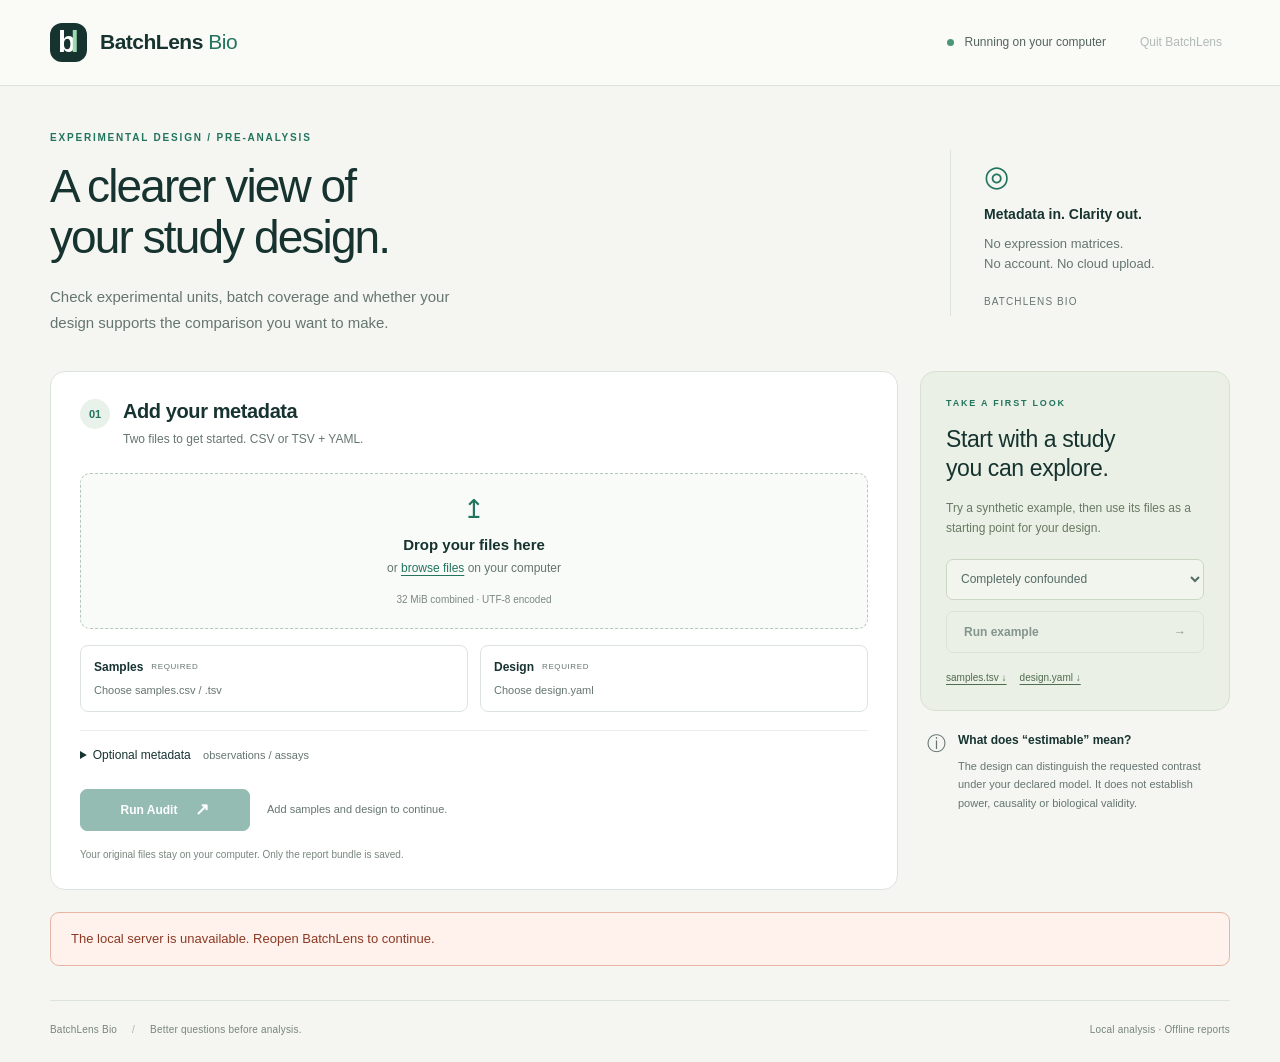
==== src/batchlens/resources/web/index.html @ 9aaf0fb4 "Add local audit UI and standalone desktop installers" ====
<!doctype html>
<html lang="en">
  <head>
    <meta charset="utf-8" />
    <meta name="viewport" content="width=device-width, initial-scale=1" />
    <title>BatchLens Bio · Design audit</title>
    <link rel="stylesheet" href="app.css" />
    <script src="app.js" defer></script>
  </head>
  <body>
    <header class="topbar">
      <a class="brand" href="./" aria-label="BatchLens Bio home"
        ><span class="logo" aria-hidden="true">b<span>l</span></span
        ><span>BatchLens <b>Bio</b></span></a
      >
      <div class="header-right">
        <span class="local"><i></i> Running on your computer</span
        ><button id="quit" class="quiet" type="button">Quit BatchLens</button>
      </div>
    </header>
    <main>
      <section class="intro">
        <div>
          <p class="eyebrow">EXPERIMENTAL DESIGN / PRE-ANALYSIS</p>
          <h1>A clearer view of<br />your study design.</h1>
          <p class="lead">
            Check experimental units, batch coverage and whether your<br
              class="wide"
            />
            design supports the comparison you want to make.
          </p>
        </div>
        <aside class="scope">
          <span class="scope-icon" aria-hidden="true">◎</span
          ><strong>Metadata in. Clarity out.</strong>
          <p>No expression matrices.<br />No account. No cloud upload.</p>
          <span class="version" id="version">BatchLens Bio</span>
        </aside>
      </section>
      <div class="workspace">
        <section class="card input-card" aria-labelledby="input-title">
          <div class="section-heading">
            <span class="step">01</span>
            <div>
              <h2 id="input-title">Add your metadata</h2>
              <p>Two files to get started. CSV or TSV + YAML.</p>
            </div>
          </div>
          <div
            id="drop-all"
            class="drop-all"
            tabindex="0"
            role="button"
            aria-label="Choose samples and design files"
          >
            <span class="upload-icon" aria-hidden="true">↥</span
            ><strong>Drop your files here</strong
            ><span>or <u>browse files</u> on your computer</span
            ><small>32 MiB combined · UTF-8 encoded</small>
          </div>
          <input
            id="all-files"
            type="file"
            accept=".csv,.tsv,.yaml,.yml"
            multiple
            hidden
          />
          <div class="file-grid">
            <div class="file-slot" data-role="samples">
              <label for="samples"
                ><span class="file-label">Samples <b>Required</b></span
                ><span class="filename" id="samples-name"
                  >Choose samples.csv / .tsv</span
                ><input id="samples" type="file" accept=".csv,.tsv" /></label
              ><button
                type="button"
                class="remove"
                data-clear="samples"
                aria-label="Remove samples file"
                hidden
              >
                ×
              </button>
            </div>
            <div class="file-slot" data-role="design">
              <label for="design"
                ><span class="file-label">Design <b>Required</b></span
                ><span class="filename" id="design-name"
                  >Choose design.yaml</span
                ><input id="design" type="file" accept=".yaml,.yml" /></label
              ><button
                type="button"
                class="remove"
                data-clear="design"
                aria-label="Remove design file"
                hidden
              >
                ×
              </button>
            </div>
          </div>
          <details>
            <summary>
              Optional metadata <span>observations / assays</span>
            </summary>
            <p class="optional-help">
              Cell or spot annotations and sample-to-assay links.
            </p>
            <div class="file-grid">
              <div class="file-slot" data-role="observations">
                <label for="observations"
                  ><span class="file-label">Observations</span
                  ><span class="filename" id="observations-name"
                    >Choose .csv / .tsv</span
                  ><input
                    id="observations"
                    type="file"
                    accept=".csv,.tsv" /></label
                ><button
                  type="button"
                  class="remove"
                  data-clear="observations"
                  aria-label="Remove observations file"
                  hidden
                >
                  ×
                </button>
              </div>
              <div class="file-slot" data-role="assays">
                <label for="assays"
                  ><span class="file-label">Assays</span
                  ><span class="filename" id="assays-name"
                    >Choose .csv / .tsv</span
                  ><input id="assays" type="file" accept=".csv,.tsv" /></label
                ><button
                  type="button"
                  class="remove"
                  data-clear="assays"
                  aria-label="Remove assays file"
                  hidden
                >
                  ×
                </button>
              </div>
            </div>
          </details>
          <div class="run-row">
            <button type="button" id="run" class="primary" disabled>
              Run Audit <span aria-hidden="true">↗</span></button
            ><span id="ready">Add samples and design to continue.</span>
          </div>
          <p class="privacy">
            Your original files stay on your computer. Only the report bundle is
            saved.
          </p>
        </section>
        <aside class="side-column">
          <section class="card demo-card">
            <p class="eyebrow">TAKE A FIRST LOOK</p>
            <h2>Start with a study<br />you can explore.</h2>
            <p>
              Try a synthetic example, then use its files as a starting point
              for your design.
            </p>
            <label for="demo-case" class="sr-only">Synthetic example</label
            ><select id="demo-case">
              <option value="confounded-time">Completely confounded</option>
              <option value="balanced">Balanced design</option>
              <option value="partial-overlap">Partial batch overlap</option>
              <option value="redundant-nuisance">Redundant adjustment</option>
              <option value="paired">Paired samples</option>
              <option value="spatial-replicates">Spatial replicates</option>
              <option value="mixed-assays">Mixed assays</option></select
            ><button type="button" id="demo" class="secondary">
              Run example <span aria-hidden="true">→</span>
            </button>
            <div class="template-links" id="templates"></div>
          </section>
          <section class="reading-note">
            <span aria-hidden="true">ⓘ</span>
            <p>
              <strong>What does “estimable” mean?</strong>The design can
              distinguish the requested contrast under your declared model. It
              does not establish power, causality or biological validity.
            </p>
          </section>
        </aside>
      </div>
      <div id="status" role="status" aria-live="polite" hidden></div>
      <section
        id="results"
        class="results"
        aria-labelledby="results-title"
        hidden
      >
        <div class="report-heading">
          <div class="section-heading">
            <span class="step">02</span>
            <div>
              <h2 id="results-title">Your design audit</h2>
              <p id="result-summary"></p>
            </div>
          </div>
          <div class="downloads">
            <a id="download-html" class="secondary" download>Save HTML</a
            ><a id="download-zip" class="primary" download
              >Download report bundle ↓</a
            >
          </div>
        </div>
        <div id="contrast-summary" class="contrast-summary"></div>
        <p class="saved" id="saved"></p>
        <iframe
          id="report"
          title="BatchLens experimental design audit report"
          sandbox="allow-same-origin"
          referrerpolicy="no-referrer"
        ></iframe>
        <p class="share-note">
          Before sharing, review labels and design values: they may contain
          identifying information.
        </p>
      </section>
      <footer>
        <span
          >BatchLens Bio <span class="footer-dot">/</span> Better questions
          before analysis.</span
        ><span>Local analysis · Offline reports</span>
      </footer>
    </main>
  </body>
</html>
---- src/batchlens/resources/web/app.css ----
:root {
  color-scheme: light;
  --ink: #173330;
  --muted: #657571;
  --green: #22745f;
  --line: #dce3de;
  --paper: #f5f6f1;
  --white: #fff;
  --soft: #e9f1eb;
}
* {
  box-sizing: border-box;
}
body {
  margin: 0;
  background: var(--paper);
  color: var(--ink);
  font-family: -apple-system, BlinkMacSystemFont, "Segoe UI", sans-serif;
  font-size: 14px;
  line-height: 1.55;
}
button,
input,
select {
  font: inherit;
}
button,
a,
select,
summary {
  touch-action: manipulation;
}
button,
a {
  -webkit-tap-highlight-color: transparent;
}
button {
  cursor: pointer;
}
button:disabled {
  cursor: default;
  opacity: 0.48;
}
a {
  color: var(--green);
}
button:focus-visible,
a:focus-visible,
summary:focus-visible,
select:focus-visible,
[tabindex]:focus-visible {
  outline: 3px solid #77ad98;
  outline-offset: 4px;
}
[hidden] {
  display: none !important;
}
.topbar {
  height: 86px;
  border-bottom: 1px solid var(--line);
  display: flex;
  align-items: center;
  justify-content: space-between;
  padding: 0 max(32px, calc((100vw - 1180px) / 2));
  background: #fafbf7;
}
.brand {
  display: flex;
  align-items: center;
  gap: 13px;
  font-size: 21px;
  font-weight: 650;
  text-decoration: none;
  color: var(--ink);
  letter-spacing: -0.5px;
}
.brand b {
  font-weight: 450;
  color: var(--green);
}
.logo {
  display: flex;
  justify-content: center;
  align-items: center;
  border-radius: 12px;
  background: var(--ink);
  color: white;
  width: 37px;
  height: 39px;
  font-size: 29px;
  letter-spacing: -5px;
  padding-right: 5px;
  line-height: 1;
}
.logo span {
  color: #9fd9af;
}
.header-right {
  display: flex;
  align-items: center;
  gap: 26px;
}
.local {
  font-size: 12px;
  color: #53645c;
}
.local i {
  display: inline-block;
  width: 7px;
  height: 7px;
  border-radius: 50%;
  background: #4b9678;
  margin-right: 7px;
}
.quiet {
  border: 0;
  background: none;
  color: var(--muted);
  padding: 8px;
  font-size: 12px;
}
.quiet:hover {
  color: var(--ink);
}
main {
  max-width: 1180px;
  margin: 0 auto;
  padding: 0 0 24px;
}
.intro {
  display: flex;
  align-items: center;
  justify-content: space-between;
  padding: 44px 0 36px;
}
.eyebrow {
  font-size: 10px;
  letter-spacing: 1.8px;
  font-weight: 700;
  color: var(--green);
  margin: 0 0 15px;
}
h1 {
  font-size: 46px;
  font-weight: 520;
  letter-spacing: -1.9px;
  line-height: 1.13;
  margin: 0 0 20px;
}
h2 {
  font-size: 20px;
  line-height: 1.25;
  letter-spacing: -0.4px;
  margin: 0;
  font-weight: 600;
}
.lead {
  color: var(--muted);
  font-size: 15px;
  line-height: 1.7;
  margin: 0;
}
.scope {
  border-left: 1px solid var(--line);
  padding: 4px 0 4px 33px;
  min-width: 280px;
}
.scope-icon {
  font-size: 29px;
  color: var(--green);
  display: block;
  margin-bottom: 5px;
}
.scope strong {
  font-size: 14px;
  font-weight: 600;
}
.scope p {
  font-size: 13px;
  color: var(--muted);
  margin: 8px 0 16px;
}
.version {
  font-size: 10px;
  text-transform: uppercase;
  letter-spacing: 1.1px;
  color: var(--muted);
}
.workspace {
  display: grid;
  grid-template-columns: minmax(0, 1fr) 310px;
  gap: 22px;
  align-items: start;
}
.card {
  background: var(--white);
  border: 1px solid var(--line);
  border-radius: 15px;
}
.input-card {
  padding: 27px 29px;
}
.section-heading {
  display: flex;
  gap: 13px;
  align-items: flex-start;
}
.step {
  display: flex;
  align-items: center;
  justify-content: center;
  min-width: 30px;
  height: 30px;
  background: var(--soft);
  border-radius: 50%;
  color: var(--green);
  font-size: 11px;
  font-weight: 650;
  line-height: 1;
}
.section-heading p {
  font-size: 12px;
  margin: 6px 0 0;
  color: var(--muted);
}
.drop-all {
  margin: 24px 0 16px;
  border: 1.5px dashed #b3c8ba;
  border-radius: 10px;
  background: #f9fbf8;
  display: flex;
  flex-direction: column;
  align-items: center;
  justify-content: center;
  padding: 20px 12px;
  cursor: pointer;
  transition: background 0.15s;
}
.drop-all:hover,
.drop-all.dragover {
  background: #edf5ed;
  border-color: var(--green);
}
.upload-icon {
  font-size: 26px;
  color: var(--green);
  line-height: 1.2;
  margin: 0 0 8px;
}
.drop-all strong {
  font-size: 15px;
  font-weight: 600;
}
.drop-all > span:not(.upload-icon) {
  color: var(--muted);
  font-size: 12px;
  margin-top: 3px;
}
.drop-all u {
  color: var(--green);
  text-underline-offset: 3px;
}
.drop-all small {
  font-size: 10px;
  color: #7b8980;
  margin-top: 14px;
}
.file-grid {
  display: grid;
  grid-template-columns: 1fr 1fr;
  gap: 12px;
}
.file-slot {
  position: relative;
  border: 1px solid var(--line);
  border-radius: 8px;
  overflow: hidden;
  min-width: 0;
}
.file-slot label {
  display: block;
  position: relative;
  padding: 12px 30px 12px 13px;
  cursor: pointer;
}
.file-slot input {
  position: absolute;
  inset: 0;
  width: 100%;
  height: 100%;
  opacity: 0;
  cursor: pointer;
}
.file-slot:focus-within {
  outline: 2px solid var(--green);
  outline-offset: 2px;
}
.file-slot.dragover,
.file-slot.selected {
  background: #f2f8f2;
  border-color: #9cbba5;
}
.file-label {
  display: flex;
  align-items: center;
  gap: 8px;
  font-size: 12px;
  font-weight: 600;
}
.file-label b {
  font-size: 8px;
  font-weight: 500;
  color: var(--muted);
  text-transform: uppercase;
  letter-spacing: 0.6px;
}
.filename {
  display: block;
  color: var(--muted);
  font-size: 11px;
  white-space: nowrap;
  text-overflow: ellipsis;
  overflow: hidden;
  margin-top: 6px;
}
.selected .filename {
  color: var(--green);
}
.remove {
  position: absolute;
  right: 5px;
  top: 5px;
  background: none;
  border: 0;
  padding: 3px 6px;
  color: var(--muted);
  font-size: 19px;
  z-index: 1;
}
details {
  margin-top: 18px;
  border-top: 1px solid #ebefeb;
  padding-top: 15px;
}
summary {
  font-size: 12px;
  cursor: pointer;
}
summary span {
  color: var(--muted);
  margin-left: 9px;
  font-size: 11px;
}
.optional-help {
  font-size: 12px;
  color: var(--muted);
  margin: 12px 0;
}
.run-row {
  display: flex;
  align-items: center;
  gap: 17px;
  margin-top: 24px;
}
.primary,
.secondary {
  display: inline-flex;
  align-items: center;
  justify-content: center;
  gap: 18px;
  border-radius: 7px;
  padding: 11px 17px;
  text-decoration: none;
  font-size: 12px;
  font-weight: 600;
  line-height: 1.5;
  white-space: nowrap;
}
.primary {
  background: var(--green);
  color: white;
  border: 1px solid var(--green);
}
.primary:hover:not(:disabled) {
  background: #195b4a;
}
.primary span {
  font-size: 17px;
  line-height: 1;
}
.secondary {
  background: var(--white);
  border: 1px solid #c8d6ce;
  color: var(--ink);
}
.secondary:hover {
  background: #f1f6f0;
}
.run-row .primary {
  min-width: 170px;
}
#ready {
  font-size: 11px;
  color: var(--muted);
}
.privacy {
  margin: 16px 0 0;
  font-size: 10px;
  color: #78877d;
}
.demo-card {
  padding: 25px;
  background: #eaf0e6;
  border-color: #d7e0d1;
}
.demo-card .eyebrow {
  font-size: 9px;
  margin-bottom: 14px;
}
.demo-card h2 {
  font-size: 23px;
  line-height: 1.25;
  font-weight: 500;
}
.demo-card > p:not(.eyebrow) {
  font-size: 12px;
  color: #697963;
  line-height: 1.7;
  margin: 15px 0 20px;
}
select {
  width: 100%;
  border: 1px solid #bdcdb7;
  background: #f5f8f0;
  color: var(--ink);
  padding: 10px;
  border-radius: 7px;
  font-size: 12px;
}
.demo-card button {
  width: 100%;
  margin: 11px 0 17px;
  justify-content: space-between;
  background: transparent;
}
.template-links {
  display: flex;
  gap: 5px 13px;
  flex-wrap: wrap;
}
.template-links a {
  font-size: 10px;
  color: #506b4d;
  text-underline-offset: 3px;
}
.reading-note {
  padding: 19px 7px;
  display: flex;
  gap: 12px;
  color: var(--muted);
}
.reading-note > span {
  font-size: 19px;
  line-height: 1.5;
}
.reading-note p {
  font-size: 11px;
  margin: 0;
  line-height: 1.7;
}
.reading-note strong {
  display: block;
  font-size: 12px;
  color: var(--ink);
  margin-bottom: 6px;
  font-weight: 600;
}
#status {
  margin-top: 22px;
  border: 1px solid #b8d3c4;
  border-radius: 9px;
  padding: 16px 20px;
  background: #edf6ef;
  font-size: 13px;
  white-space: pre-wrap;
  overflow-wrap: anywhere;
}
#status.error {
  background: #fff2ec;
  border-color: #e7b5a3;
  color: #8b3924;
}
.results {
  margin-top: 34px;
}
.report-heading {
  display: flex;
  justify-content: space-between;
  align-items: center;
  gap: 20px;
  margin-bottom: 18px;
}
.downloads {
  display: flex;
  gap: 10px;
}
.contrast-summary {
  display: flex;
  flex-wrap: wrap;
  gap: 8px;
}
.contrast {
  padding: 8px 12px;
  font-size: 12px;
  border-radius: 7px;
  background: #e8f3e9;
  color: #245437;
  border: 1px solid #c5dbc9;
}
.contrast.non-estimable {
  background: #fbece5;
  border-color: #e9c4b5;
  color: #953a22;
}
.contrast.not-assessed {
  background: #fcf3da;
  border-color: #e4d3a5;
  color: #73571d;
}
.saved {
  font-size: 11px;
  color: var(--muted);
  overflow-wrap: anywhere;
  margin: 14px 0;
}
iframe {
  width: 100%;
  height: 780px;
  background: white;
  border: 1px solid var(--line);
  border-radius: 10px;
}
.share-note {
  font-size: 11px;
  color: var(--muted);
  margin: 12px 0;
}
footer {
  border-top: 1px solid var(--line);
  margin-top: 34px;
  padding-top: 21px;
  display: flex;
  justify-content: space-between;
  font-size: 10px;
  color: #77857c;
  letter-spacing: 0.2px;
}
.footer-dot {
  padding: 0 12px;
  color: #a8b3aa;
}
.sr-only {
  position: absolute;
  width: 1px;
  height: 1px;
  padding: 0;
  overflow: hidden;
  clip: rect(0, 0, 0, 0);
  white-space: nowrap;
  border: 0;
}
@media (min-width: 1350px) {
  main {
    padding-top: 8px;
  }
  .intro {
    padding-top: 52px;
    padding-bottom: 43px;
  }
}
@media (max-width: 1244px) {
  main {
    padding-left: 32px;
    padding-right: 32px;
  }
}
@media (max-width: 950px) {
  h1 {
    font-size: 39px;
  }
  .scope {
    min-width: 230px;
    padding-left: 24px;
  }
  .workspace {
    grid-template-columns: minmax(0, 1fr) 260px;
    gap: 16px;
  }
  .input-card {
    padding: 22px;
  }
  .demo-card {
    padding: 21px;
  }
  .run-row {
    flex-wrap: wrap;
    gap: 10px;
  }
  .report-heading {
    align-items: flex-start;
    flex-direction: column;
  }
}
@media (max-width: 740px) {
  .topbar {
    height: 72px;
    padding: 0 20px;
  }
  .header-right {
    gap: 8px;
  }
  .local {
    display: none;
  }
  main {
    padding: 0 20px 22px;
  }
  .intro {
    padding: 33px 0 28px;
  }
  .scope {
    display: none;
  }
  h1 {
    font-size: 38px;
  }
  .lead {
    font-size: 14px;
  }
  .wide {
    display: none;
  }
  .workspace {
    grid-template-columns: 1fr;
  }
  .input-card {
    padding: 22px 18px;
  }
  .file-grid {
    gap: 8px;
  }
  .file-label {
    flex-wrap: wrap;
    gap: 3px;
  }
  .file-label b {
    font-size: 7px;
  }
  .side-column {
    display: grid;
    grid-template-columns: 1fr;
  }
  .demo-card h2 br {
    display: none;
  }
  .reading-note {
    padding-bottom: 0;
  }
  .downloads {
    flex-wrap: wrap;
  }
  .primary,
  .secondary {
    font-size: 11px;
  }
  footer {
    gap: 12px;
    flex-direction: column;
  }
  .privacy {
    font-size: 10px;
  }
  iframe {
    height: 650px;
  }
}
@media (prefers-reduced-motion: reduce) {
  * {
    scroll-behavior: auto !important;
    transition: none !important;
  }
}

select {
  min-height: 41px;
}
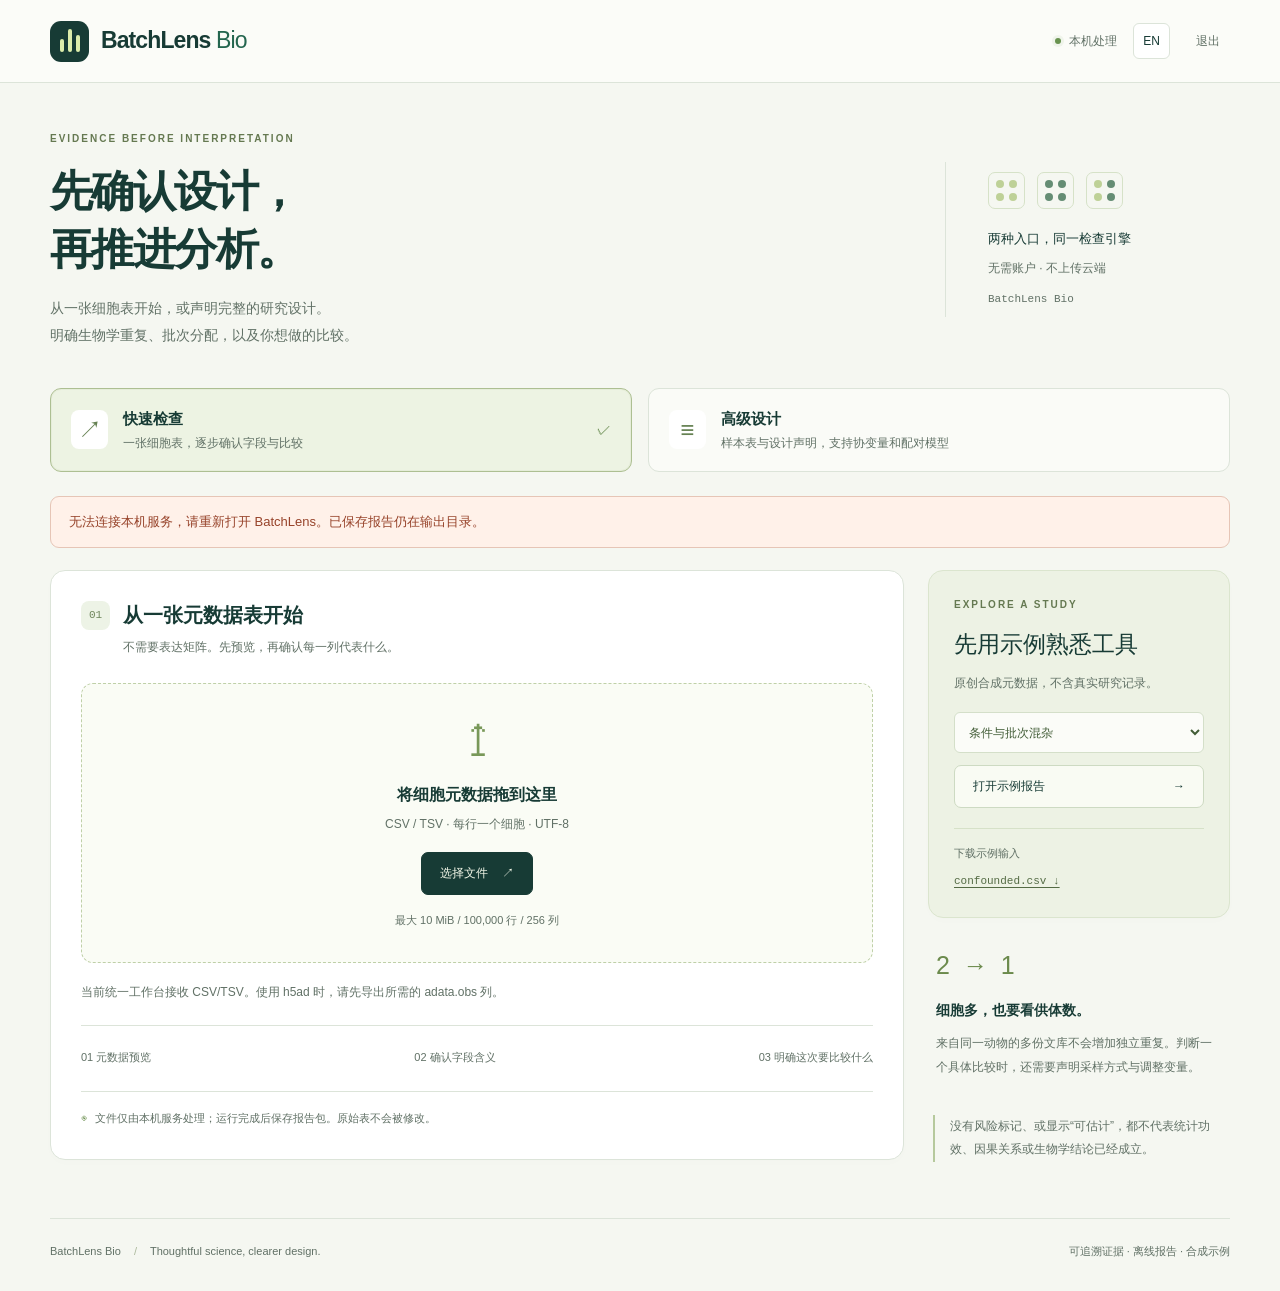
==== commit 01b679bb: "feat: release unified BatchLens Bio 0.3.0 workbench Unify quick cell-table and advanced sample-desig" ====
--- a/src/batchlens/resources/web/index.html
+++ b/src/batchlens/resources/web/index.html
@@ -1,232 +1,97 @@
 <!doctype html>
-<html lang="en">
+<html lang="zh-CN">
   <head>
     <meta charset="utf-8" />
-    <meta name="viewport" content="width=device-width, initial-scale=1" />
-    <title>BatchLens Bio · Design audit</title>
+    <meta name="viewport" content="width=device-width,initial-scale=1" />
+    <title>BatchLens Bio · 研究设计工作台</title>
+    <link
+      rel="icon"
+      href="data:image/svg+xml,%3Csvg xmlns='http://www.w3.org/2000/svg' viewBox='0 0 40 40'%3E%3Crect width='40' height='40' rx='10' fill='%23173330'/%3E%3Cpath d='M11 28V17M20 28V9M29 28V21' stroke='%23d7edac' stroke-width='4' stroke-linecap='round'/%3E%3C/svg%3E"
+    />
     <link rel="stylesheet" href="app.css" />
+    <script src="copy.js" defer></script>
     <script src="app.js" defer></script>
   </head>
   <body>
+    <a class="skip" href="#main" data-i18n="skip">跳到主要内容</a>
     <header class="topbar">
-      <a class="brand" href="./" aria-label="BatchLens Bio home"
-        ><span class="logo" aria-hidden="true">b<span>l</span></span
+      <a class="brand" href="./" aria-label="BatchLens Bio"
+        ><span class="brand-icon" aria-hidden="true"><i></i><i></i><i></i></span
         ><span>BatchLens <b>Bio</b></span></a
       >
-      <div class="header-right">
-        <span class="local"><i></i> Running on your computer</span
-        ><button id="quit" class="quiet" type="button">Quit BatchLens</button>
+      <div class="header-tools">
+        <span class="local"
+          ><i aria-hidden="true"></i
+          ><span data-i18n="local">本机处理</span></span
+        ><button id="language" class="quiet" aria-label="Switch to English">
+          EN</button
+        ><button id="quit" class="quiet" data-i18n="quit">退出</button>
       </div>
     </header>
-    <main>
-      <section class="intro">
+    <main id="main" tabindex="-1">
+      <div class="hero">
         <div>
-          <p class="eyebrow">EXPERIMENTAL DESIGN / PRE-ANALYSIS</p>
-          <h1>A clearer view of<br />your study design.</h1>
-          <p class="lead">
-            Check experimental units, batch coverage and whether your<br
-              class="wide"
-            />
-            design supports the comparison you want to make.
+          <p class="eyebrow">EVIDENCE BEFORE INTERPRETATION</p>
+          <h1 data-i18n="hero">先确认设计，<br />再推进分析。</h1>
+          <p class="lead" data-i18n="lead">
+            从一张细胞表开始，或声明完整的研究设计。<br />明确生物学重复、批次分配，以及你想做的比较。
           </p>
         </div>
-        <aside class="scope">
-          <span class="scope-icon" aria-hidden="true">◎</span
-          ><strong>Metadata in. Clarity out.</strong>
-          <p>No expression matrices.<br />No account. No cloud upload.</p>
-          <span class="version" id="version">BatchLens Bio</span>
-        </aside>
-      </section>
-      <div class="workspace">
-        <section class="card input-card" aria-labelledby="input-title">
-          <div class="section-heading">
-            <span class="step">01</span>
-            <div>
-              <h2 id="input-title">Add your metadata</h2>
-              <p>Two files to get started. CSV or TSV + YAML.</p>
-            </div>
+        <aside class="hero-aside">
+          <div class="design-art" aria-hidden="true">
+            <div><i></i><i></i><i></i><i></i></div>
+            <div><i></i><i></i><i></i><i></i></div>
+            <div><i></i><i></i><i></i><i></i></div>
           </div>
-          <div
-            id="drop-all"
-            class="drop-all"
-            tabindex="0"
-            role="button"
-            aria-label="Choose samples and design files"
-          >
-            <span class="upload-icon" aria-hidden="true">↥</span
-            ><strong>Drop your files here</strong
-            ><span>or <u>browse files</u> on your computer</span
-            ><small>32 MiB combined · UTF-8 encoded</small>
-          </div>
-          <input
-            id="all-files"
-            type="file"
-            accept=".csv,.tsv,.yaml,.yml"
-            multiple
-            hidden
-          />
-          <div class="file-grid">
-            <div class="file-slot" data-role="samples">
-              <label for="samples"
-                ><span class="file-label">Samples <b>Required</b></span
-                ><span class="filename" id="samples-name"
-                  >Choose samples.csv / .tsv</span
-                ><input id="samples" type="file" accept=".csv,.tsv" /></label
-              ><button
-                type="button"
-                class="remove"
-                data-clear="samples"
-                aria-label="Remove samples file"
-                hidden
-              >
-                ×
-              </button>
-            </div>
-            <div class="file-slot" data-role="design">
-              <label for="design"
-                ><span class="file-label">Design <b>Required</b></span
-                ><span class="filename" id="design-name"
-                  >Choose design.yaml</span
-                ><input id="design" type="file" accept=".yaml,.yml" /></label
-              ><button
-                type="button"
-                class="remove"
-                data-clear="design"
-                aria-label="Remove design file"
-                hidden
-              >
-                ×
-              </button>
-            </div>
-          </div>
-          <details>
-            <summary>
-              Optional metadata <span>observations / assays</span>
-            </summary>
-            <p class="optional-help">
-              Cell or spot annotations and sample-to-assay links.
-            </p>
-            <div class="file-grid">
-              <div class="file-slot" data-role="observations">
-                <label for="observations"
-                  ><span class="file-label">Observations</span
-                  ><span class="filename" id="observations-name"
-                    >Choose .csv / .tsv</span
-                  ><input
-                    id="observations"
-                    type="file"
-                    accept=".csv,.tsv" /></label
-                ><button
-                  type="button"
-                  class="remove"
-                  data-clear="observations"
-                  aria-label="Remove observations file"
-                  hidden
-                >
-                  ×
-                </button>
-              </div>
-              <div class="file-slot" data-role="assays">
-                <label for="assays"
-                  ><span class="file-label">Assays</span
-                  ><span class="filename" id="assays-name"
-                    >Choose .csv / .tsv</span
-                  ><input id="assays" type="file" accept=".csv,.tsv" /></label
-                ><button
-                  type="button"
-                  class="remove"
-                  data-clear="assays"
-                  aria-label="Remove assays file"
-                  hidden
-                >
-                  ×
-                </button>
-              </div>
-            </div>
-          </details>
-          <div class="run-row">
-            <button type="button" id="run" class="primary" disabled>
-              Run Audit <span aria-hidden="true">↗</span></button
-            ><span id="ready">Add samples and design to continue.</span>
-          </div>
-          <p class="privacy">
-            Your original files stay on your computer. Only the report bundle is
-            saved.
-          </p>
-        </section>
-        <aside class="side-column">
-          <section class="card demo-card">
-            <p class="eyebrow">TAKE A FIRST LOOK</p>
-            <h2>Start with a study<br />you can explore.</h2>
-            <p>
-              Try a synthetic example, then use its files as a starting point
-              for your design.
-            </p>
-            <label for="demo-case" class="sr-only">Synthetic example</label
-            ><select id="demo-case">
-              <option value="confounded-time">Completely confounded</option>
-              <option value="balanced">Balanced design</option>
-              <option value="partial-overlap">Partial batch overlap</option>
-              <option value="redundant-nuisance">Redundant adjustment</option>
-              <option value="paired">Paired samples</option>
-              <option value="spatial-replicates">Spatial replicates</option>
-              <option value="mixed-assays">Mixed assays</option></select
-            ><button type="button" id="demo" class="secondary">
-              Run example <span aria-hidden="true">→</span>
-            </button>
-            <div class="template-links" id="templates"></div>
-          </section>
-          <section class="reading-note">
-            <span aria-hidden="true">ⓘ</span>
-            <p>
-              <strong>What does “estimable” mean?</strong>The design can
-              distinguish the requested contrast under your declared model. It
-              does not establish power, causality or biological validity.
-            </p>
-          </section>
+          <strong data-i18n="oneEngine">两种入口，同一检查引擎</strong>
+          <p data-i18n="privacy">无需账户 · 不上传云端</p>
+          <small id="version">BatchLens Bio</small>
         </aside>
       </div>
-      <div id="status" role="status" aria-live="polite" hidden></div>
+      <div
+        id="mode-tabs"
+        class="mode-tabs"
+        role="tablist"
+        aria-label="工作方式"
+      ></div>
+      <div
+        id="status"
+        class="status"
+        role="status"
+        aria-live="polite"
+        tabindex="-1"
+        hidden
+      ></div>
+      <div id="workspace" class="workspace">
+        <section
+          id="input-panel"
+          tabindex="-1"
+          class="card input-card"
+          role="tabpanel"
+          aria-labelledby="mode-quick"
+        ></section>
+        <aside class="side-column" id="guide-panel"></aside>
+      </div>
       <section
         id="results"
         class="results"
         aria-labelledby="results-title"
+        tabindex="-1"
         hidden
-      >
-        <div class="report-heading">
-          <div class="section-heading">
-            <span class="step">02</span>
-            <div>
-              <h2 id="results-title">Your design audit</h2>
-              <p id="result-summary"></p>
-            </div>
-          </div>
-          <div class="downloads">
-            <a id="download-html" class="secondary" download>Save HTML</a
-            ><a id="download-zip" class="primary" download
-              >Download report bundle ↓</a
-            >
-          </div>
-        </div>
-        <div id="contrast-summary" class="contrast-summary"></div>
-        <p class="saved" id="saved"></p>
-        <iframe
-          id="report"
-          title="BatchLens experimental design audit report"
-          sandbox="allow-same-origin"
-          referrerpolicy="no-referrer"
-        ></iframe>
-        <p class="share-note">
-          Before sharing, review labels and design values: they may contain
-          identifying information.
-        </p>
-      </section>
+      ></section>
       <footer>
         <span
-          >BatchLens Bio <span class="footer-dot">/</span> Better questions
-          before analysis.</span
-        ><span>Local analysis · Offline reports</span>
+          >BatchLens Bio <span class="footer-slash">/</span> Thoughtful science,
+          clearer design.</span
+        ><span data-i18n="footer">可追溯证据 · 离线报告 · 合成示例</span>
       </footer>
     </main>
+    <div id="busy" class="busy" role="status" aria-live="polite" hidden>
+      <div>
+        <span class="spinner" aria-hidden="true"></span>
+        <h2 data-i18n="working">正在本机处理</h2>
+        <p data-i18n="wait">请稍候，完成后会显示结果。</p>
+      </div>
+    </div>
   </body>
 </html>
--- a/src/batchlens/resources/web/app.css
+++ b/src/batchlens/resources/web/app.css
@@ -1,563 +1,95 @@
 :root {
   color-scheme: light;
-  --ink: #173330;
-  --muted: #657571;
-  --green: #22745f;
-  --line: #dce3de;
-  --paper: #f5f6f1;
-  --white: #fff;
-  --soft: #e9f1eb;
+  --ink: #173b35;
+  --muted: #617166;
+  --green: #24664f;
+  --lime: #dcecab;
+  --line: #dce4d9;
+  --bg: #f5f7f1;
+  --paper: #fff;
+  --soft: #edf3e6;
+  --amber: #86601f;
+  --red: #9d432e;
+  font-family:
+    -apple-system, BlinkMacSystemFont, "Segoe UI", "PingFang SC",
+    "Microsoft YaHei", sans-serif;
 }
 * {
   box-sizing: border-box;
 }
 body {
   margin: 0;
-  background: var(--paper);
+  background: var(--bg);
   color: var(--ink);
-  font-family: -apple-system, BlinkMacSystemFont, "Segoe UI", sans-serif;
   font-size: 14px;
-  line-height: 1.55;
+  line-height: 1.7;
+  -webkit-font-smoothing: antialiased;
 }
 button,
 input,
 select {
   font: inherit;
+  color: inherit;
+}
+button,
+a,
+summary,
+select {
+  touch-action: manipulation;
+}
+button {
+  cursor: pointer;
+}
+button:disabled {
+  opacity: 0.45;
+  cursor: not-allowed;
+}
+a {
+  color: var(--green);
 }
 button,
 a,
 select,
+input,
 summary {
-  touch-action: manipulation;
-}
-button,
-a {
   -webkit-tap-highlight-color: transparent;
-}
-button {
-  cursor: pointer;
-}
-button:disabled {
-  cursor: default;
-  opacity: 0.48;
-}
-a {
-  color: var(--green);
 }
 button:focus-visible,
 a:focus-visible,
+select:focus-visible,
+input:focus-visible,
 summary:focus-visible,
-select:focus-visible,
 [tabindex]:focus-visible {
-  outline: 3px solid #77ad98;
+  outline: 3px solid #89ae68;
   outline-offset: 4px;
 }
 [hidden] {
   display: none !important;
 }
-.topbar {
-  height: 86px;
-  border-bottom: 1px solid var(--line);
-  display: flex;
-  align-items: center;
-  justify-content: space-between;
-  padding: 0 max(32px, calc((100vw - 1180px) / 2));
-  background: #fafbf7;
-}
-.brand {
-  display: flex;
-  align-items: center;
-  gap: 13px;
+h1,
+h2,
+h3,
+p {
+  margin: 0;
+}
+h2 {
   font-size: 21px;
+  line-height: 1.4;
   font-weight: 650;
-  text-decoration: none;
-  color: var(--ink);
-  letter-spacing: -0.5px;
-}
-.brand b {
-  font-weight: 450;
-  color: var(--green);
-}
-.logo {
-  display: flex;
-  justify-content: center;
-  align-items: center;
-  border-radius: 12px;
-  background: var(--ink);
-  color: white;
-  width: 37px;
-  height: 39px;
-  font-size: 29px;
-  letter-spacing: -5px;
-  padding-right: 5px;
-  line-height: 1;
-}
-.logo span {
-  color: #9fd9af;
-}
-.header-right {
-  display: flex;
-  align-items: center;
-  gap: 26px;
-}
-.local {
-  font-size: 12px;
-  color: #53645c;
-}
-.local i {
-  display: inline-block;
-  width: 7px;
-  height: 7px;
-  border-radius: 50%;
-  background: #4b9678;
-  margin-right: 7px;
-}
-.quiet {
+}
+h3 {
+  font-size: 15px;
+  font-weight: 650;
+}
+button {
   border: 0;
-  background: none;
-  color: var(--muted);
-  padding: 8px;
-  font-size: 12px;
-}
-.quiet:hover {
-  color: var(--ink);
-}
-main {
-  max-width: 1180px;
-  margin: 0 auto;
-  padding: 0 0 24px;
-}
-.intro {
-  display: flex;
-  align-items: center;
-  justify-content: space-between;
-  padding: 44px 0 36px;
-}
-.eyebrow {
-  font-size: 10px;
-  letter-spacing: 1.8px;
-  font-weight: 700;
-  color: var(--green);
-  margin: 0 0 15px;
-}
-h1 {
-  font-size: 46px;
-  font-weight: 520;
-  letter-spacing: -1.9px;
-  line-height: 1.13;
-  margin: 0 0 20px;
-}
-h2 {
-  font-size: 20px;
-  line-height: 1.25;
-  letter-spacing: -0.4px;
-  margin: 0;
-  font-weight: 600;
-}
-.lead {
-  color: var(--muted);
-  font-size: 15px;
-  line-height: 1.7;
-  margin: 0;
-}
-.scope {
-  border-left: 1px solid var(--line);
-  padding: 4px 0 4px 33px;
-  min-width: 280px;
-}
-.scope-icon {
-  font-size: 29px;
-  color: var(--green);
-  display: block;
-  margin-bottom: 5px;
-}
-.scope strong {
-  font-size: 14px;
-  font-weight: 600;
-}
-.scope p {
-  font-size: 13px;
-  color: var(--muted);
-  margin: 8px 0 16px;
-}
-.version {
-  font-size: 10px;
-  text-transform: uppercase;
-  letter-spacing: 1.1px;
-  color: var(--muted);
-}
-.workspace {
-  display: grid;
-  grid-template-columns: minmax(0, 1fr) 310px;
-  gap: 22px;
-  align-items: start;
-}
-.card {
-  background: var(--white);
-  border: 1px solid var(--line);
-  border-radius: 15px;
-}
-.input-card {
-  padding: 27px 29px;
-}
-.section-heading {
-  display: flex;
-  gap: 13px;
-  align-items: flex-start;
-}
-.step {
-  display: flex;
-  align-items: center;
-  justify-content: center;
-  min-width: 30px;
-  height: 30px;
-  background: var(--soft);
-  border-radius: 50%;
-  color: var(--green);
-  font-size: 11px;
-  font-weight: 650;
-  line-height: 1;
-}
-.section-heading p {
-  font-size: 12px;
-  margin: 6px 0 0;
-  color: var(--muted);
-}
-.drop-all {
-  margin: 24px 0 16px;
-  border: 1.5px dashed #b3c8ba;
-  border-radius: 10px;
-  background: #f9fbf8;
-  display: flex;
-  flex-direction: column;
-  align-items: center;
-  justify-content: center;
-  padding: 20px 12px;
-  cursor: pointer;
-  transition: background 0.15s;
-}
-.drop-all:hover,
-.drop-all.dragover {
-  background: #edf5ed;
-  border-color: var(--green);
-}
-.upload-icon {
-  font-size: 26px;
-  color: var(--green);
-  line-height: 1.2;
-  margin: 0 0 8px;
-}
-.drop-all strong {
-  font-size: 15px;
-  font-weight: 600;
-}
-.drop-all > span:not(.upload-icon) {
-  color: var(--muted);
-  font-size: 12px;
-  margin-top: 3px;
-}
-.drop-all u {
-  color: var(--green);
-  text-underline-offset: 3px;
-}
-.drop-all small {
-  font-size: 10px;
-  color: #7b8980;
-  margin-top: 14px;
-}
-.file-grid {
-  display: grid;
-  grid-template-columns: 1fr 1fr;
-  gap: 12px;
-}
-.file-slot {
-  position: relative;
-  border: 1px solid var(--line);
-  border-radius: 8px;
-  overflow: hidden;
-  min-width: 0;
-}
-.file-slot label {
-  display: block;
-  position: relative;
-  padding: 12px 30px 12px 13px;
-  cursor: pointer;
-}
-.file-slot input {
-  position: absolute;
-  inset: 0;
-  width: 100%;
-  height: 100%;
-  opacity: 0;
-  cursor: pointer;
-}
-.file-slot:focus-within {
-  outline: 2px solid var(--green);
-  outline-offset: 2px;
-}
-.file-slot.dragover,
-.file-slot.selected {
-  background: #f2f8f2;
-  border-color: #9cbba5;
-}
-.file-label {
-  display: flex;
-  align-items: center;
-  gap: 8px;
-  font-size: 12px;
-  font-weight: 600;
-}
-.file-label b {
-  font-size: 8px;
-  font-weight: 500;
-  color: var(--muted);
-  text-transform: uppercase;
-  letter-spacing: 0.6px;
-}
-.filename {
-  display: block;
-  color: var(--muted);
-  font-size: 11px;
-  white-space: nowrap;
-  text-overflow: ellipsis;
-  overflow: hidden;
-  margin-top: 6px;
-}
-.selected .filename {
-  color: var(--green);
-}
-.remove {
-  position: absolute;
-  right: 5px;
-  top: 5px;
-  background: none;
-  border: 0;
-  padding: 3px 6px;
-  color: var(--muted);
-  font-size: 19px;
-  z-index: 1;
-}
-details {
-  margin-top: 18px;
-  border-top: 1px solid #ebefeb;
-  padding-top: 15px;
-}
-summary {
-  font-size: 12px;
-  cursor: pointer;
-}
-summary span {
-  color: var(--muted);
-  margin-left: 9px;
-  font-size: 11px;
-}
-.optional-help {
-  font-size: 12px;
-  color: var(--muted);
-  margin: 12px 0;
-}
-.run-row {
-  display: flex;
-  align-items: center;
-  gap: 17px;
-  margin-top: 24px;
-}
-.primary,
-.secondary {
-  display: inline-flex;
-  align-items: center;
-  justify-content: center;
-  gap: 18px;
-  border-radius: 7px;
-  padding: 11px 17px;
-  text-decoration: none;
-  font-size: 12px;
-  font-weight: 600;
-  line-height: 1.5;
-  white-space: nowrap;
-}
-.primary {
-  background: var(--green);
-  color: white;
-  border: 1px solid var(--green);
-}
-.primary:hover:not(:disabled) {
-  background: #195b4a;
-}
-.primary span {
-  font-size: 17px;
-  line-height: 1;
-}
-.secondary {
-  background: var(--white);
-  border: 1px solid #c8d6ce;
-  color: var(--ink);
-}
-.secondary:hover {
-  background: #f1f6f0;
-}
-.run-row .primary {
-  min-width: 170px;
-}
-#ready {
-  font-size: 11px;
-  color: var(--muted);
-}
-.privacy {
-  margin: 16px 0 0;
-  font-size: 10px;
-  color: #78877d;
-}
-.demo-card {
-  padding: 25px;
-  background: #eaf0e6;
-  border-color: #d7e0d1;
-}
-.demo-card .eyebrow {
-  font-size: 9px;
-  margin-bottom: 14px;
-}
-.demo-card h2 {
-  font-size: 23px;
-  line-height: 1.25;
-  font-weight: 500;
-}
-.demo-card > p:not(.eyebrow) {
-  font-size: 12px;
-  color: #697963;
-  line-height: 1.7;
-  margin: 15px 0 20px;
-}
-select {
-  width: 100%;
-  border: 1px solid #bdcdb7;
-  background: #f5f8f0;
-  color: var(--ink);
-  padding: 10px;
-  border-radius: 7px;
-  font-size: 12px;
-}
-.demo-card button {
-  width: 100%;
-  margin: 11px 0 17px;
-  justify-content: space-between;
-  background: transparent;
-}
-.template-links {
-  display: flex;
-  gap: 5px 13px;
-  flex-wrap: wrap;
-}
-.template-links a {
-  font-size: 10px;
-  color: #506b4d;
-  text-underline-offset: 3px;
-}
-.reading-note {
-  padding: 19px 7px;
-  display: flex;
-  gap: 12px;
-  color: var(--muted);
-}
-.reading-note > span {
-  font-size: 19px;
-  line-height: 1.5;
-}
-.reading-note p {
-  font-size: 11px;
-  margin: 0;
-  line-height: 1.7;
-}
-.reading-note strong {
-  display: block;
-  font-size: 12px;
-  color: var(--ink);
-  margin-bottom: 6px;
-  font-weight: 600;
-}
-#status {
-  margin-top: 22px;
-  border: 1px solid #b8d3c4;
-  border-radius: 9px;
-  padding: 16px 20px;
-  background: #edf6ef;
-  font-size: 13px;
-  white-space: pre-wrap;
-  overflow-wrap: anywhere;
-}
-#status.error {
-  background: #fff2ec;
-  border-color: #e7b5a3;
-  color: #8b3924;
-}
-.results {
-  margin-top: 34px;
-}
-.report-heading {
-  display: flex;
-  justify-content: space-between;
-  align-items: center;
-  gap: 20px;
-  margin-bottom: 18px;
-}
-.downloads {
-  display: flex;
-  gap: 10px;
-}
-.contrast-summary {
-  display: flex;
-  flex-wrap: wrap;
-  gap: 8px;
-}
-.contrast {
-  padding: 8px 12px;
-  font-size: 12px;
-  border-radius: 7px;
-  background: #e8f3e9;
-  color: #245437;
-  border: 1px solid #c5dbc9;
-}
-.contrast.non-estimable {
-  background: #fbece5;
-  border-color: #e9c4b5;
-  color: #953a22;
-}
-.contrast.not-assessed {
-  background: #fcf3da;
-  border-color: #e4d3a5;
-  color: #73571d;
-}
-.saved {
-  font-size: 11px;
-  color: var(--muted);
-  overflow-wrap: anywhere;
-  margin: 14px 0;
-}
-iframe {
-  width: 100%;
-  height: 780px;
-  background: white;
-  border: 1px solid var(--line);
-  border-radius: 10px;
-}
-.share-note {
-  font-size: 11px;
-  color: var(--muted);
-  margin: 12px 0;
-}
-footer {
-  border-top: 1px solid var(--line);
-  margin-top: 34px;
-  padding-top: 21px;
-  display: flex;
-  justify-content: space-between;
-  font-size: 10px;
-  color: #77857c;
-  letter-spacing: 0.2px;
-}
-.footer-dot {
-  padding: 0 12px;
-  color: #a8b3aa;
+}
+small {
+  font-size: 12px;
+}
+em {
+  font-style: normal;
+  color: var(--amber);
 }
 .sr-only {
   position: absolute;
@@ -569,128 +101,1405 @@
   white-space: nowrap;
   border: 0;
 }
-@media (min-width: 1350px) {
+.skip {
+  position: fixed;
+  top: -80px;
+  left: 16px;
+  background: var(--lime);
+  padding: 12px;
+  z-index: 100;
+}
+.skip:focus {
+  top: 10px;
+}
+.skip:not(:focus) {
+  clip-path: inset(50%);
+}
+.topbar {
+  height: 83px;
+  display: flex;
+  justify-content: space-between;
+  align-items: center;
+  padding: 0 max(28px, calc((100vw - 1180px) / 2));
+  border-bottom: 1px solid var(--line);
+  background: #fbfcf8;
+}
+.brand {
+  display: flex;
+  align-items: center;
+  gap: 12px;
+  text-decoration: none;
+  color: var(--ink);
+  font-size: 23px;
+  font-weight: 750;
+  letter-spacing: -0.9px;
+}
+.brand b {
+  font-weight: 400;
+  color: var(--green);
+}
+.brand-icon {
+  width: 39px;
+  height: 41px;
+  border-radius: 11px;
+  background: var(--ink);
+  display: flex;
+  align-items: flex-end;
+  justify-content: center;
+  padding-bottom: 10px;
+  gap: 4px;
+}
+.brand-icon i {
+  width: 4px;
+  height: 13px;
+  background: var(--lime);
+  border-radius: 3px;
+}
+.brand-icon i:nth-child(2) {
+  height: 23px;
+}
+.brand-icon i:nth-child(3) {
+  height: 17px;
+}
+.header-tools {
+  display: flex;
+  align-items: center;
+  gap: 16px;
+}
+.local {
+  display: flex;
+  align-items: center;
+  gap: 8px;
+  color: var(--muted);
+  font-size: 12px;
+}
+.local i {
+  width: 6px;
+  height: 6px;
+  border-radius: 50%;
+  background: #699350;
+  box-shadow: 0 0 0 3px #69935014;
+}
+.quiet {
+  background: transparent;
+  border: 1px solid transparent;
+  border-radius: 6px;
+  padding: 7px 9px;
+  font-size: 12px;
+  color: var(--muted);
+  text-decoration: none;
+}
+.quiet:hover {
+  background: var(--soft);
+}
+#language {
+  border-color: var(--line);
+  background: white;
+  min-width: 35px;
+  color: var(--ink);
+}
+main {
+  max-width: 1180px;
+  margin: auto;
+  padding: 0 0 30px;
+  outline: 0;
+  min-width: 0;
+}
+.hero {
+  display: flex;
+  justify-content: space-between;
+  gap: 40px;
+  align-items: center;
+  padding: 47px 0 38px;
+}
+.eyebrow {
+  font-size: 10px;
+  letter-spacing: 2px;
+  color: #657951;
+  font-weight: 650;
+  margin-bottom: 15px;
+}
+h1 {
+  font-size: 43px;
+  line-height: 1.35;
+  font-weight: 650;
+  letter-spacing: -1.6px;
+  margin-bottom: 17px;
+}
+.lead {
+  font-size: 14px;
+  color: var(--muted);
+  line-height: 1.95;
+}
+.hero-aside {
+  min-width: 275px;
+  border-left: 1px solid var(--line);
+  padding: 10px 0 8px 42px;
+  margin-right: 10px;
+}
+.hero-aside strong {
+  font-size: 13px;
+  font-weight: 550;
+}
+.hero-aside p {
+  font-size: 12px;
+  color: var(--muted);
+  margin: 7px 0;
+}
+.hero-aside small {
+  font:
+    11px ui-monospace,
+    monospace;
+  color: var(--muted);
+}
+.design-art {
+  display: flex;
+  gap: 12px;
+  margin-bottom: 18px;
+}
+.design-art > div {
+  display: grid;
+  grid-template-columns: 1fr 1fr;
+  gap: 5px;
+  padding: 7px;
+  border: 1px solid #d6e2c8;
+  border-radius: 7px;
+}
+.design-art i {
+  width: 8px;
+  height: 8px;
+  border-radius: 50%;
+  background: #bed197;
+}
+.design-art > div:nth-child(2) i {
+  background: #658d74;
+}
+.design-art > div:nth-child(3) i:nth-child(2n) {
+  background: #658d74;
+}
+.mode-tabs {
+  display: grid;
+  grid-template-columns: 1fr 1fr;
+  gap: 16px;
+  margin-bottom: 24px;
+}
+.mode-tab {
+  display: flex;
+  align-items: center;
+  text-align: left;
+  gap: 15px;
+  padding: 17px 20px;
+  border: 1px solid var(--line);
+  border-radius: 11px;
+  background: #fafbf7;
+}
+.mode-tab.active {
+  background: #edf3e3;
+  border-color: #adbf92;
+  box-shadow: inset 0 0 0 1px #adbf9220;
+}
+.mode-icon {
+  font-size: 24px;
+  background: white;
+  border-radius: 8px;
+  width: 37px;
+  height: 39px;
+  display: grid;
+  place-items: center;
+  color: #658152;
+  flex-shrink: 0;
+}
+.mode-tab strong {
+  font-size: 15px;
+  display: block;
+  font-weight: 650;
+}
+.mode-tab small {
+  font-size: 12px;
+  display: block;
+  color: var(--muted);
+  margin-top: 2px;
+}
+.mode-check {
+  margin-left: auto;
+  color: #577d3d;
+}
+.workspace {
+  display: grid;
+  grid-template-columns: minmax(0, 1fr) 302px;
+  gap: 24px;
+  align-items: start;
+}
+.workspace > * {
+  min-width: 0;
+}
+.card {
+  background: white;
+  border: 1px solid var(--line);
+  border-radius: 15px;
+  min-width: 0;
+  box-shadow: 0 3px 10px #223c2403;
+}
+.input-card {
+  padding: 30px;
+}
+.section-heading {
+  display: flex;
+  align-items: flex-start;
+  gap: 13px;
+}
+.section-heading h2 {
+  font-size: 20px;
+}
+.section-heading p {
+  font-size: 12px;
+  color: var(--muted);
+  margin-top: 7px;
+  line-height: 1.9;
+}
+.step {
+  font:
+    11px/29px ui-monospace,
+    monospace;
+  color: #6f865c;
+  background: var(--soft);
+  width: 29px;
+  flex-shrink: 0;
+  text-align: center;
+  border-radius: 8px;
+}
+.drop-zone {
+  display: flex;
+  flex-direction: column;
+  align-items: center;
+  text-align: center;
+  padding: 32px 15px;
+  border: 1px dashed #bfd0a8;
+  border-radius: 12px;
+  background: #fafcf5;
+  margin: 25px 0 18px;
+  cursor: pointer;
+  min-height: 267px;
+}
+.drop-zone.dragover {
+  background: #edf5dd;
+  border-color: #799b53;
+}
+.upload-icon {
+  font-size: 43px;
+  color: #789858;
+  line-height: 1.2;
+  margin-bottom: 13px;
+}
+.drop-zone strong {
+  font-size: 16px;
+  font-weight: 600;
+}
+.drop-zone p {
+  font-size: 12px;
+  color: var(--muted);
+  margin: 6px 0 17px;
+}
+.drop-zone small {
+  font-size: 11px;
+  color: var(--muted);
+  margin-top: 16px;
+}
+.primary,
+.secondary {
+  display: inline-flex;
+  align-items: center;
+  justify-content: center;
+  gap: 14px;
+  padding: 11px 18px;
+  min-height: 43px;
+  border-radius: 7px;
+  text-decoration: none;
+  font-size: 12px;
+  font-weight: 550;
+  line-height: 1.6;
+}
+.primary {
+  color: #f4f8e9;
+  background: var(--ink);
+  border: 1px solid var(--ink);
+}
+.primary:hover:not(:disabled) {
+  background: #29634d;
+}
+.secondary {
+  background: white;
+  color: var(--ink);
+  border: 1px solid #cddac2;
+}
+.secondary:hover:not(:disabled) {
+  background: #f2f7e9;
+}
+.fine-print {
+  font-size: 12px;
+  color: var(--muted);
+  line-height: 1.9;
+  margin-top: 12px;
+}
+.mini-flow {
+  display: flex;
+  gap: 16px;
+  justify-content: space-between;
+  padding-top: 22px;
+  margin-top: 22px;
+  border-top: 1px solid var(--line);
+  font-size: 11px;
+  color: var(--muted);
+}
+.privacy-note {
+  font-size: 11px;
+  color: var(--muted);
+  border-top: 1px solid var(--line);
+  margin-top: 24px;
+  padding-top: 16px;
+  line-height: 1.9;
+}
+.privacy-note > span {
+  color: #739558;
+  margin-right: 5px;
+}
+.demo-card {
+  background: #edf2e4;
+  border-color: #dbe5ce;
+  padding: 25px;
+}
+.demo-card .eyebrow {
+  font-size: 10px;
+}
+.demo-card h2 {
+  font-size: 23px;
+  font-weight: 550;
+}
+.demo-card > p {
+  font-size: 12px;
+  color: var(--muted);
+  margin: 13px 0 19px;
+}
+.demo-card button {
+  width: 100%;
+  margin: 12px 0 20px;
+  background: #f9fbf3;
+  justify-content: space-between;
+}
+.templates {
+  display: flex;
+  gap: 5px 12px;
+  flex-wrap: wrap;
+  border-top: 1px solid #d6e1c8;
+  padding-top: 15px;
+}
+.templates > span {
+  width: 100%;
+  font-size: 11px;
+  color: var(--muted);
+  margin-bottom: 3px;
+}
+.templates a {
+  font:
+    11px/1.9 ui-monospace,
+    monospace;
+  color: #546b44;
+  text-underline-offset: 3px;
+}
+.learning-card {
+  padding: 26px 8px 16px;
+}
+.learning-icon {
+  font-size: 25px;
+  letter-spacing: 3px;
+  color: #6b8a4c;
+}
+.learning-card h3 {
+  font-size: 14px;
+  margin: 12px 0 10px;
+}
+.learning-card p,
+.scope-note {
+  font-size: 12px;
+  line-height: 1.95;
+  color: var(--muted);
+}
+.scope-note {
+  border-left: 2px solid #b6c99d;
+  padding-left: 15px;
+  margin: 20px 5px;
+}
+.file-summary {
+  display: flex;
+  gap: 12px;
+  align-items: center;
+  padding: 14px;
+  background: #f3f6ec;
+  border: 1px solid #e1e9d7;
+  border-radius: 9px;
+  margin: 23px 0;
+}
+.file-summary > div {
+  min-width: 0;
+  flex: 1;
+}
+.file-summary strong {
+  font-size: 12px;
+  overflow-wrap: anywhere;
+}
+.file-summary small {
+  display: block;
+  font-size: 11px;
+  color: var(--muted);
+  margin-top: 3px;
+}
+.file-symbol {
+  font-size: 24px;
+  color: #73905b;
+}
+.file-summary button {
+  flex-shrink: 0;
+}
+.mapping-intro p {
+  font-size: 12px;
+  color: var(--muted);
+  margin-top: 5px;
+}
+.role-list {
+  margin-top: 10px;
+}
+.role-row {
+  display: grid;
+  grid-template-columns: minmax(0, 1fr) minmax(0, 0.95fr);
+  gap: 25px;
+  align-items: center;
+  padding: 15px 0;
+  border-bottom: 1px solid #edf0e8;
+}
+.role-row label strong {
+  font-size: 13px;
+  font-weight: 550;
+  display: block;
+}
+.role-row label span {
+  font-size: 12px;
+  color: var(--muted);
+  display: block;
+  line-height: 1.8;
+  margin-top: 4px;
+}
+.role-row label small {
+  font-size: 11px;
+  font-weight: 400;
+  color: var(--muted);
+  margin-left: 5px;
+}
+select,
+input[type="number"] {
+  width: 100%;
+  min-width: 0;
+  min-height: 41px;
+  border: 1px solid #d4dfc9;
+  border-radius: 6px;
+  padding: 9px 10px;
+  background: #fbfcf8;
+  font-size: 12px;
+  color: #425d37;
+}
+.comparison-box {
+  margin-top: 26px;
+  padding-top: 24px;
+  border-top: 1px solid var(--line);
+}
+.study-stats {
+  font-size: 12px;
+  color: var(--muted);
+  margin: 17px 0;
+}
+.study-stats strong {
+  color: var(--ink);
+}
+.comparison-grid {
+  display: grid;
+  grid-template-columns: minmax(0, 1fr) minmax(0, 1fr);
+  gap: 16px;
+  margin: 16px 0;
+}
+.comparison-grid label,
+.full-label,
+.threshold-grid label {
+  font-size: 12px;
+  font-weight: 500;
+  display: block;
+}
+.comparison-grid select,
+.full-label select,
+.threshold-grid input {
+  display: block;
+  margin-top: 7px;
+}
+.model-hint {
+  font-size: 12px;
+  color: var(--muted);
+  line-height: 1.9;
+  margin-top: 12px;
+}
+.note {
+  font-size: 12px;
+  color: #705c34;
+  background: #faf4e7;
+  border-left: 3px solid #d1b675;
+  padding: 12px 15px;
+  border-radius: 4px;
+  margin: 16px 0;
+  line-height: 1.9;
+}
+details {
+  margin-top: 20px;
+  border-top: 1px solid var(--line);
+  padding-top: 16px;
+}
+summary {
+  cursor: pointer;
+  font-size: 13px;
+  font-weight: 500;
+  color: #526d40;
+}
+.threshold-grid {
+  display: grid;
+  grid-template-columns: repeat(3, minmax(0, 1fr));
+  gap: 14px;
+  margin-top: 15px;
+}
+.table-scroll {
+  overflow: auto;
+  border: 1px solid var(--line);
+  border-radius: 8px;
+  margin-top: 12px;
+  max-height: 290px;
+}
+table {
+  border-collapse: collapse;
+  min-width: 100%;
+  font-size: 11px;
+  text-align: left;
+}
+th,
+td {
+  padding: 9px 12px;
+  border-bottom: 1px solid var(--line);
+  white-space: nowrap;
+  max-width: 230px;
+  overflow: hidden;
+  text-overflow: ellipsis;
+}
+th {
+  background: #f2f6eb;
+  font-weight: 550;
+}
+td {
+  color: var(--muted);
+}
+.run-row {
+  display: flex;
+  gap: 11px;
+  flex-wrap: wrap;
+  margin-top: 25px;
+}
+.file-grid {
+  display: grid;
+  grid-template-columns: repeat(2, minmax(0, 1fr));
+  gap: 13px;
+  margin: 22px 0 14px;
+}
+.file-slot {
+  position: relative;
+  border: 1px solid var(--line);
+  border-radius: 9px;
+  background: #fafcf7;
+  min-width: 0;
+}
+.file-slot.selected {
+  border-color: #b7cba3;
+  background: #f1f7e9;
+}
+.file-slot label {
+  display: block;
+  position: relative;
+  cursor: pointer;
+  padding: 18px 29px 18px 16px;
+}
+.file-slot label strong {
+  display: block;
+  font-size: 13px;
+  font-weight: 550;
+}
+.file-slot label small {
+  font-size: 10px;
+  font-weight: 400;
+  margin-left: 5px;
+  color: var(--muted);
+}
+.file-slot label span {
+  display: block;
+  color: var(--muted);
+  font-size: 12px;
+  margin-top: 7px;
+  white-space: nowrap;
+  overflow: hidden;
+  text-overflow: ellipsis;
+}
+.file-slot input {
+  position: absolute;
+  inset: 0;
+  width: 100%;
+  height: 100%;
+  opacity: 0;
+  cursor: pointer;
+}
+.file-slot:focus-within {
+  outline: 3px solid #89ae68;
+  outline-offset: 3px;
+}
+.file-slot .remove {
+  position: absolute;
+  right: 5px;
+  top: 5px;
+  padding: 0 7px;
+  background: transparent;
+  font-size: 21px;
+  color: var(--muted);
+}
+.input-download {
+  font-size: 11px;
+  background: transparent;
+  color: var(--green);
+  padding: 4px 14px 12px;
+  text-decoration: underline;
+  text-underline-offset: 3px;
+}
+.status {
+  padding: 14px 18px;
+  background: #eef5e6;
+  border: 1px solid #c9dabb;
+  border-radius: 9px;
+  margin-bottom: 22px;
+  font-size: 13px;
+  white-space: pre-wrap;
+  overflow-wrap: anywhere;
+}
+.status.error {
+  background: #fff1e9;
+  border-color: #e6c5b6;
+  color: #97432a;
+}
+.results {
+  margin-top: 44px;
+  padding-top: 32px;
+  border-top: 1px solid #cedcc1;
+  scroll-margin-top: 24px;
+  outline: 0;
+}
+.result-heading {
+  display: flex;
+  gap: 20px;
+  justify-content: space-between;
+  align-items: center;
+  margin-bottom: 21px;
+}
+.result-heading h2 {
+  font-size: 28px;
+  letter-spacing: -0.8px;
+  margin-bottom: 9px;
+}
+.result-heading .eyebrow {
+  margin-bottom: 8px;
+}
+.downloads {
+  display: flex;
+  align-items: center;
+  gap: 9px;
+  flex-wrap: wrap;
+}
+.tag {
+  font-size: 10px;
+  border: 1px solid #dee8d2;
+  border-radius: 4px;
+  background: #f6f9ef;
+  color: #5f744f;
+  padding: 3px 7px;
+}
+.stats {
+  display: grid;
+  grid-template-columns: repeat(4, minmax(0, 1fr));
+  gap: 15px;
+}
+.stat {
+  padding: 18px 22px;
+}
+.stat span {
+  font-size: 12px;
+  color: var(--muted);
+}
+.stat strong {
+  display: block;
+  font-size: 30px;
+  line-height: 1.4;
+  font-weight: 550;
+  letter-spacing: -0.7px;
+  margin-top: 7px;
+}
+.contrasts {
+  display: grid;
+  gap: 10px;
+  margin: 19px 0;
+}
+.contrast {
+  border: 1px solid #d3e0c8;
+  border-left: 3px solid #7d9d66;
+  background: #f1f6e9;
+  border-radius: 8px;
+  padding: 14px 18px;
+  display: flex;
+  align-items: center;
+  gap: 14px;
+  flex-wrap: wrap;
+}
+.contrast strong {
+  font-size: 14px;
+  font-weight: 550;
+  overflow-wrap: anywhere;
+}
+.contrast small {
+  font-size: 11px;
+  color: var(--muted);
+  margin-left: auto;
+}
+.contrast.NON_ESTIMABLE {
+  background: #fcf0e9;
+  border-color: #e5cbbb;
+  border-left-color: #ba6d4c;
+}
+.contrast.NOT_ASSESSED {
+  background: #fbf5e5;
+  border-color: #e7d9b8;
+  border-left-color: #b49346;
+}
+.badge {
+  display: inline-block;
+  border-radius: 4px;
+  font-size: 10px;
+  line-height: 1.7;
+  padding: 3px 7px;
+  font-weight: 550;
+  white-space: nowrap;
+  background: #e5edde;
+  color: #47613b;
+}
+.badge.critical {
+  background: #fae8df;
+  color: #94432b;
+}
+.badge.warning {
+  background: #faf0d7;
+  color: #825c20;
+}
+.badge.info {
+  background: #edf2e7;
+  color: #576d47;
+}
+.result-tabs {
+  display: flex;
+  gap: 23px;
+  border-bottom: 1px solid var(--line);
+  margin: 23px 0;
+}
+.result-tabs button {
+  background: none;
+  padding: 10px 1px 13px;
+  border-bottom: 2px solid transparent;
+  color: var(--muted);
+  font-size: 13px;
+}
+.result-tabs button[aria-selected="true"] {
+  color: var(--ink);
+  border-bottom-color: #6e9453;
+  font-weight: 600;
+}
+.result-grid {
+  display: grid;
+  grid-template-columns: minmax(0, 1.5fr) minmax(0, 1fr);
+  gap: 23px;
+  align-items: start;
+}
+.result-grid > * {
+  min-width: 0;
+}
+.findings,
+.support {
+  padding: 24px;
+}
+.card-title {
+  display: flex;
+  align-items: center;
+  justify-content: space-between;
+}
+.filters {
+  display: flex;
+  gap: 7px;
+  flex-wrap: wrap;
+  margin: 17px 0;
+}
+.filters button {
+  font-size: 11px;
+  background: white;
+  border: 1px solid var(--line);
+  padding: 5px 9px;
+  border-radius: 5px;
+  color: var(--muted);
+}
+.filters button[aria-pressed="true"] {
+  color: #446132;
+  border-color: #c1d4ad;
+  background: #f0f6e7;
+}
+.finding {
+  margin-top: 0;
+  padding: 16px 0;
+  border-top: 1px solid #e5ecdd;
+}
+.finding > summary {
+  list-style: none;
+  color: var(--ink);
+  font-size: 13px;
+  line-height: 1.85;
+  position: relative;
+  padding-right: 17px;
+}
+.finding > summary::-webkit-details-marker {
+  display: none;
+}
+.finding > summary:after {
+  content: "+";
+  position: absolute;
+  right: 0;
+  top: 4px;
+  color: #759158;
+}
+.finding[open] > summary:after {
+  content: "−";
+}
+.finding-meta {
+  display: flex;
+  gap: 10px;
+  align-items: center;
+  margin-bottom: 7px;
+}
+.finding-meta code {
+  font-size: 10px;
+  color: var(--muted);
+}
+.finding > summary > strong {
+  font-weight: 550;
+  overflow-wrap: anywhere;
+}
+.next-step {
+  background: #f3f7ec;
+  border-radius: 8px;
+  margin: 15px 0;
+  padding: 14px 16px;
+}
+.next-step b {
+  font-size: 11px;
+  font-weight: 600;
+  color: #4e6e3a;
+}
+.next-step p {
+  font-size: 12px;
+  color: var(--muted);
+  line-height: 1.95;
+  margin-top: 6px;
+}
+.evidence {
+  margin: 9px 0 4px;
+  border: 0;
+  padding: 0;
+}
+.evidence summary {
+  font-size: 11px;
+  color: var(--muted);
+}
+pre {
+  white-space: pre-wrap;
+  overflow-wrap: anywhere;
+  font:
+    11px/1.8 ui-monospace,
+    monospace;
+  background: #f6f8f2;
+  border-radius: 7px;
+  padding: 15px;
+  color: #5c7150;
+  max-height: 400px;
+  overflow: auto;
+}
+.empty {
+  font-size: 13px;
+  color: var(--muted);
+  padding: 17px 0;
+}
+.support h3 {
+  margin-bottom: 6px;
+}
+.support-row {
+  padding: 17px 0;
+  border-bottom: 1px solid var(--line);
+}
+.support-row:last-child {
+  border: 0;
+  padding-bottom: 0;
+}
+.support-row > strong {
+  font-size: 13px;
+  display: block;
+  font-weight: 550;
+  overflow-wrap: anywhere;
+}
+.support-row > span {
+  font-size: 11px;
+  color: var(--muted);
+  overflow-wrap: anywhere;
+}
+.support-numbers {
+  display: flex;
+  gap: 25px;
+  margin: 12px 0 10px;
+}
+.support-numbers b {
+  display: block;
+  font-size: 20px;
+  font-weight: 550;
+  line-height: 1.5;
+}
+.support-row small {
+  font-size: 10px;
+  display: block;
+  color: var(--muted);
+}
+.support-track {
+  height: 5px;
+  border-radius: 4px;
+  background: #edf2e4;
+  margin-bottom: 8px;
+  overflow: hidden;
+}
+.support-track i {
+  display: block;
+  height: 100%;
+  background: #8fab73;
+}
+.provenance {
+  padding: 26px;
+}
+.provenance h3 {
+  margin: 3px 0 12px;
+}
+.saved {
+  font-size: 11px;
+  color: var(--muted);
+  margin-top: 20px;
+  overflow-wrap: anywhere;
+}
+iframe {
+  display: block;
+  width: 100%;
+  height: 800px;
+  border: 1px solid var(--line);
+  border-radius: 12px;
+  background: white;
+}
+.busy {
+  position: fixed;
+  inset: 0;
+  z-index: 90;
+  display: grid;
+  place-items: center;
+  background: #f5f7f0ce;
+  backdrop-filter: blur(3px);
+}
+.busy > div {
+  background: white;
+  text-align: center;
+  padding: 36px 48px;
+  border: 1px solid var(--line);
+  border-radius: 16px;
+  box-shadow: 0 20px 80px #173b3520;
+  max-width: 90vw;
+}
+.busy h2 {
+  font-size: 19px;
+}
+.busy p {
+  font-size: 12px;
+  color: var(--muted);
+  margin-top: 8px;
+}
+.spinner {
+  display: block;
+  width: 30px;
+  height: 30px;
+  margin: 0 auto 19px;
+  border: 2px solid #dfebd3;
+  border-top-color: #719b52;
+  border-radius: 50%;
+  animation: spin 1s linear infinite;
+}
+footer {
+  display: flex;
+  justify-content: space-between;
+  gap: 20px;
+  border-top: 1px solid var(--line);
+  margin-top: 36px;
+  padding-top: 23px;
+  font-size: 11px;
+  color: var(--muted);
+}
+.footer-slash {
+  color: #abb99c;
+  margin: 0 10px;
+}
+@keyframes spin {
+  to {
+    transform: rotate(360deg);
+  }
+}
+@media (max-width: 1240px) {
   main {
-    padding-top: 8px;
-  }
-  .intro {
-    padding-top: 52px;
-    padding-bottom: 43px;
-  }
-}
-@media (max-width: 1244px) {
-  main {
-    padding-left: 32px;
-    padding-right: 32px;
-  }
-}
-@media (max-width: 950px) {
-  h1 {
-    font-size: 39px;
-  }
-  .scope {
-    min-width: 230px;
-    padding-left: 24px;
+    padding: 0 28px 25px;
+  }
+  .topbar {
+    padding: 0 28px;
   }
   .workspace {
-    grid-template-columns: minmax(0, 1fr) 260px;
-    gap: 16px;
+    grid-template-columns: minmax(0, 1fr) 280px;
+    gap: 20px;
   }
   .input-card {
-    padding: 22px;
-  }
-  .demo-card {
-    padding: 21px;
-  }
-  .run-row {
-    flex-wrap: wrap;
-    gap: 10px;
-  }
-  .report-heading {
+    padding: 25px;
+  }
+  .hero-aside {
+    min-width: 245px;
+    padding-left: 30px;
+  }
+  .mode-tab {
+    padding: 15px;
+  }
+  .mode-tab small {
+    font-size: 11px;
+  }
+  .downloads .primary,
+  .downloads .secondary {
+    padding: 9px 12px;
+  }
+  .result-heading {
     align-items: flex-start;
     flex-direction: column;
   }
 }
-@media (max-width: 740px) {
+@media (max-width: 920px) {
+  .workspace {
+    grid-template-columns: minmax(0, 1fr);
+  }
+  .side-column {
+    display: grid;
+    grid-template-columns: minmax(0, 1fr) minmax(0, 1fr);
+    gap: 20px;
+  }
+  .side-column > .scope-note {
+    grid-column: 1/-1;
+    margin-top: 0;
+  }
+  .learning-card {
+    padding: 10px 15px;
+  }
+  .hero-aside {
+    display: none;
+  }
+  .hero {
+    padding: 35px 0 29px;
+  }
+  .result-grid {
+    grid-template-columns: minmax(0, 1fr);
+  }
+  .support {
+    display: grid;
+    grid-template-columns: 1fr 1fr;
+    gap: 0 20px;
+  }
+  .support h3,
+  .support > .fine-print {
+    grid-column: 1/-1;
+  }
+}
+@media (max-width: 600px) {
   .topbar {
-    height: 72px;
-    padding: 0 20px;
-  }
-  .header-right {
-    gap: 8px;
+    height: 69px;
+    padding: 0 18px;
+  }
+  .brand {
+    font-size: 20px;
+    gap: 9px;
+  }
+  .brand-icon {
+    width: 32px;
+    height: 35px;
+    border-radius: 9px;
+    padding-bottom: 8px;
+    gap: 3px;
+  }
+  .brand-icon i {
+    width: 3px;
+  }
+  .header-tools {
+    gap: 5px;
   }
   .local {
     display: none;
   }
+  .quiet {
+    font-size: 11px;
+    padding: 7px;
+  }
   main {
-    padding: 0 20px 22px;
-  }
-  .intro {
-    padding: 33px 0 28px;
-  }
-  .scope {
+    padding: 0 17px 20px;
+  }
+  .hero {
+    padding: 28px 0 24px;
+  }
+  h1 {
+    font-size: 34px;
+    line-height: 1.4;
+    letter-spacing: -1px;
+  }
+  .lead {
+    font-size: 12px;
+    line-height: 1.9;
+  }
+  .eyebrow {
+    font-size: 9px;
+    letter-spacing: 1.5px;
+  }
+  .mode-tabs {
+    gap: 10px;
+    margin-bottom: 19px;
+  }
+  .mode-tab {
+    padding: 12px;
+    gap: 7px;
+    align-items: flex-start;
+  }
+  .mode-icon,
+  .mode-check {
     display: none;
   }
-  h1 {
-    font-size: 38px;
-  }
-  .lead {
-    font-size: 14px;
-  }
-  .wide {
-    display: none;
-  }
-  .workspace {
+  .mode-tab strong {
+    font-size: 13px;
+  }
+  .mode-tab small {
+    font-size: 11px;
+    line-height: 1.8;
+  }
+  .input-card {
+    padding: 20px 17px;
+  }
+  .section-heading {
+    gap: 10px;
+  }
+  .section-heading h2 {
+    font-size: 18px;
+  }
+  .section-heading p {
+    font-size: 12px;
+  }
+  .step {
+    width: 26px;
+    font-size: 10px;
+    line-height: 26px;
+  }
+  .drop-zone {
+    margin-top: 20px;
+    padding: 26px 8px;
+  }
+  .drop-zone strong {
+    font-size: 15px;
+  }
+  .drop-zone small {
+    font-size: 10px;
+  }
+  .mini-flow {
+    gap: 12px;
+    flex-wrap: wrap;
+    font-size: 10px;
+  }
+  .side-column {
+    grid-template-columns: minmax(0, 1fr);
+    gap: 5px;
+  }
+  .side-column > .scope-note {
+    grid-column: auto;
+  }
+  .demo-card {
+    padding: 23px;
+  }
+  .learning-card {
+    padding: 20px 5px 8px;
+  }
+  .role-row {
+    gap: 12px;
+    grid-template-columns: minmax(0, 1fr) minmax(0, 1fr);
+    padding: 14px 0;
+  }
+  .role-row label strong {
+    font-size: 12px;
+  }
+  .role-row label span {
+    font-size: 11px;
+  }
+  .role-row select {
+    font-size: 11px;
+    padding: 8px 6px;
+  }
+  .file-summary {
+    padding: 11px;
+    gap: 8px;
+  }
+  .file-summary strong {
+    font-size: 11px;
+  }
+  .file-summary small {
+    font-size: 10px;
+  }
+  .comparison-grid {
+    gap: 12px;
+  }
+  .full-label select {
+    font-size: 11px;
+  }
+  .threshold-grid {
     grid-template-columns: 1fr;
   }
-  .input-card {
-    padding: 22px 18px;
-  }
-  .file-grid {
-    gap: 8px;
-  }
-  .file-label {
-    flex-wrap: wrap;
-    gap: 3px;
-  }
-  .file-label b {
-    font-size: 7px;
-  }
-  .side-column {
+  .run-row {
     display: grid;
     grid-template-columns: 1fr;
   }
-  .demo-card h2 br {
-    display: none;
-  }
-  .reading-note {
-    padding-bottom: 0;
+  .run-row .primary,
+  .run-row .secondary {
+    font-size: 12px;
+    min-height: 44px;
+  }
+  .file-grid {
+    grid-template-columns: minmax(0, 1fr);
+  }
+  .stats {
+    grid-template-columns: 1fr 1fr;
+    gap: 10px;
+  }
+  .stat {
+    padding: 16px;
+  }
+  .stat strong {
+    font-size: 27px;
+  }
+  .stat span {
+    font-size: 11px;
+  }
+  .result-heading h2 {
+    font-size: 25px;
+  }
+  .contrast {
+    gap: 8px;
+    padding: 13px;
+  }
+  .contrast small {
+    margin-left: 0;
+    width: 100%;
+    font-size: 11px;
+  }
+  .result-tabs {
+    gap: 19px;
+  }
+  .result-tabs button {
+    font-size: 12px;
+  }
+  .findings,
+  .support {
+    padding: 19px;
+  }
+  .support {
+    display: block;
+  }
+  .finding-meta code {
+    font-size: 10px;
+  }
+  .finding > summary {
+    font-size: 12px;
   }
   .downloads {
-    flex-wrap: wrap;
-  }
-  .primary,
-  .secondary {
+    gap: 8px;
+  }
+  .downloads .primary,
+  .downloads .secondary {
     font-size: 11px;
+    padding: 8px 11px;
+  }
+  .downloads .quiet {
+    padding-left: 0;
+  }
+  .result-heading {
+    gap: 14px;
+  }
+  .provenance {
+    padding: 18px;
   }
   footer {
-    gap: 12px;
     flex-direction: column;
-  }
-  .privacy {
+    gap: 8px;
     font-size: 10px;
   }
-  iframe {
-    height: 650px;
+  .scope-note {
+    font-size: 12px;
+  }
+  .file-summary button {
+    max-width: 70px;
+    white-space: normal;
   }
 }
 @media (prefers-reduced-motion: reduce) {
-  * {
+  *,
+  *:before,
+  *:after {
+    animation: none !important;
+    transition: none !important;
     scroll-behavior: auto !important;
-    transition: none !important;
   }
 }
 
-select {
-  min-height: 41px;
-}
+.advanced-drop {
+  display: grid;
+  gap: 7px;
+  padding: 20px;
+  margin: 20px 0;
+  border: 1px dashed var(--line, #cdd6cc);
+  border-radius: 14px;
+  background: #f6f8f2;
+  cursor: pointer;
+  font-size: 14px;
+}
+.advanced-drop span {
+  font-size: 12px;
+  color: #657369;
+}
+.advanced-drop.dragover,
+.file-slot.dragover {
+  outline: 2px solid #417855;
+  background: #edf5df;
+}
